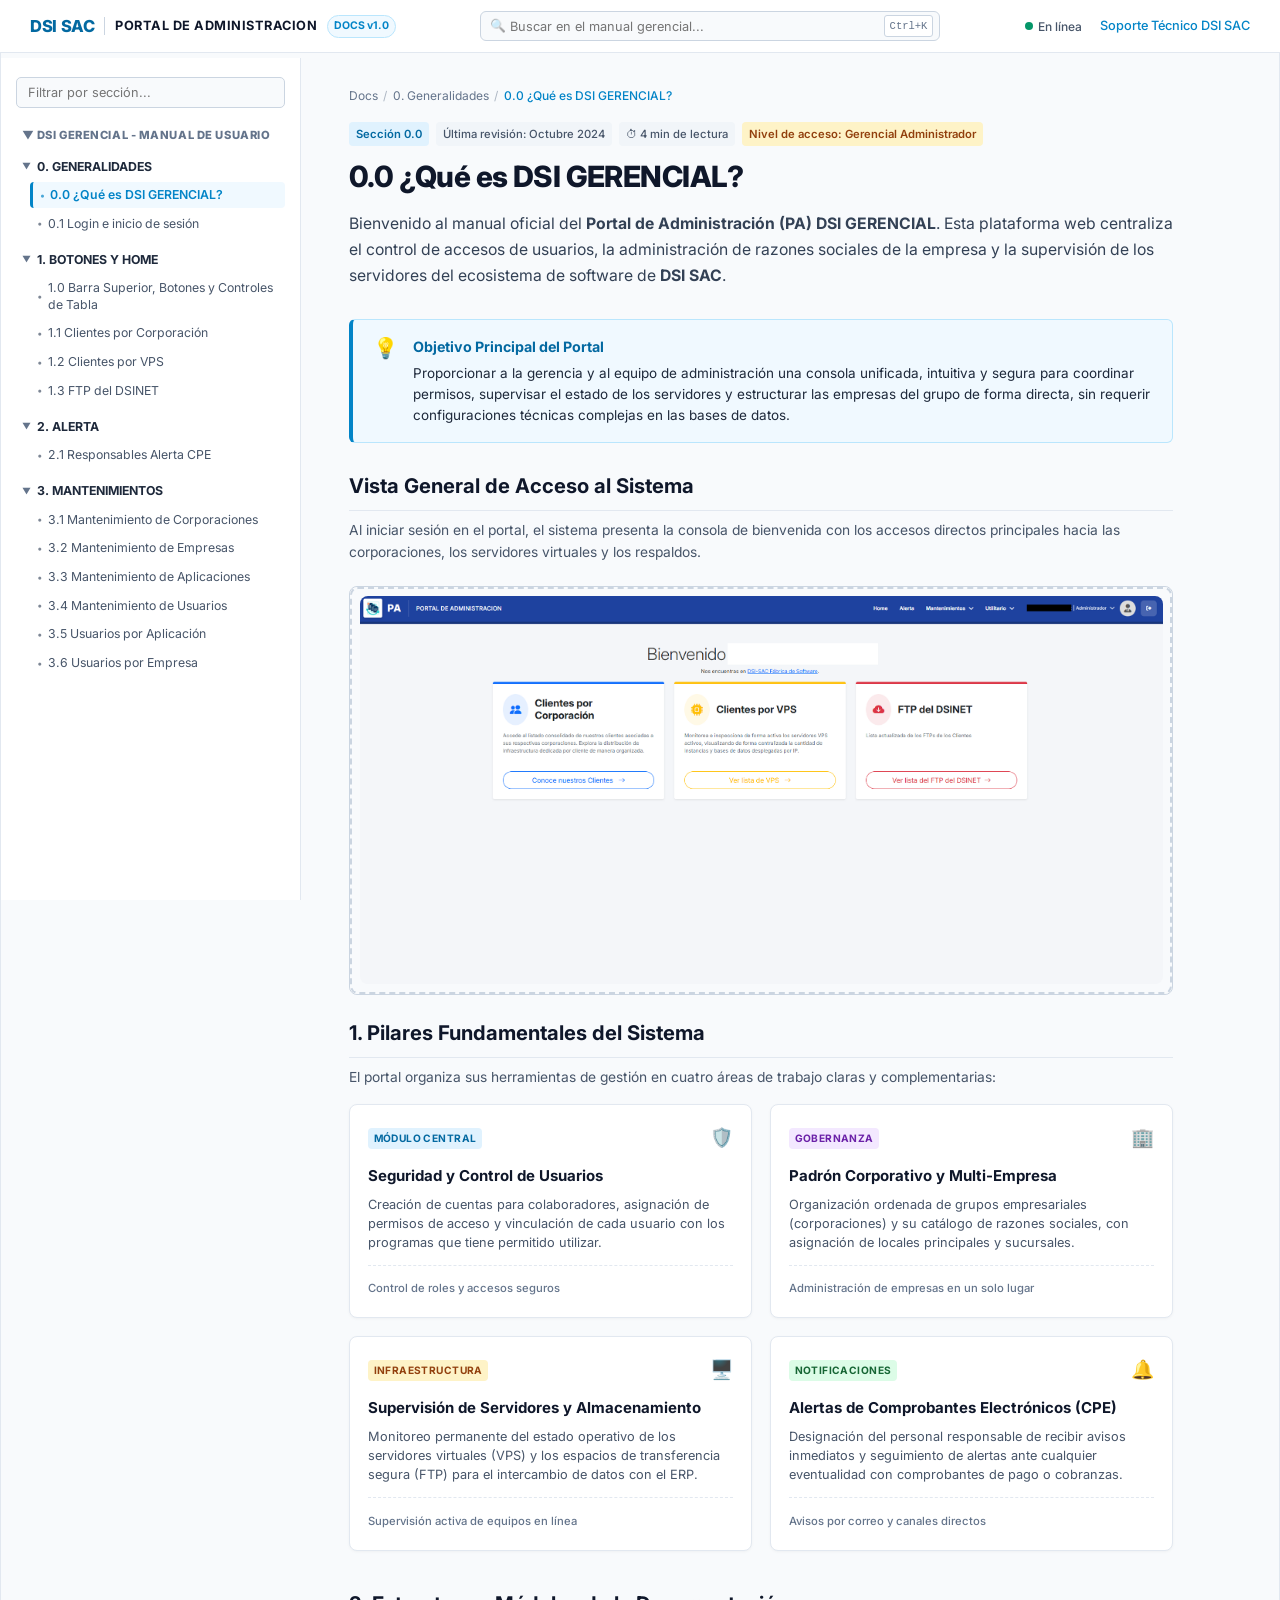
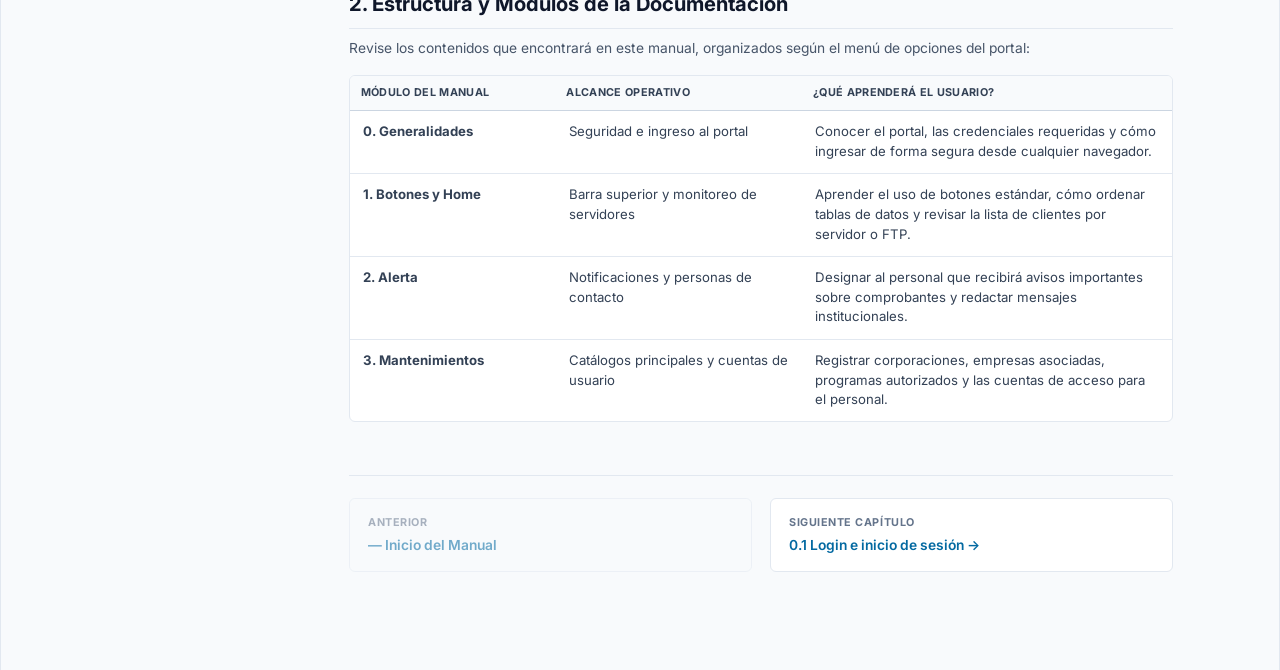
==== index.html @ 6b28716b "Primer despliegue (faltan imagenes)" ====
<!DOCTYPE html>
<html lang="es">
<head>
  <meta charset="UTF-8">
  <meta name="viewport" content="width=device-width, initial-scale=1.0">
  <title>0.0 ¿Qué es DSI GERENCIAL? | DSI GERENCIAL - MANUAL DE USUARIO</title>
  <link rel="preconnect" href="https://fonts.googleapis.com">
  <link rel="preconnect" href="https://fonts.gstatic.com" crossorigin>
  <link href="https://fonts.googleapis.com/css2?family=Inter:wght@400;500;600;700&display=swap" rel="stylesheet">
  <link rel="stylesheet" href="styles.css">
</head>
<body>

  <!-- Cabecera Global Ordenada -->
  <header class="topbar">
    <div class="topbar-inner">
      <div class="topbar-left">
        <button class="mobile-toggle-btn" id="mobileMenuBtn" aria-label="Abrir menú de navegación">☰</button>
        <div class="brand-group">
          <span class="brand-logo">DSI SAC</span>
          <span class="brand-divider"></span>
          <span class="brand-title">PORTAL DE ADMINISTRACION</span>
          <span class="brand-badge">DOCS v1.0</span>
        </div>
      </div>

      <div class="topbar-center">
        <div class="search-box-global">
          <span class="search-icon">🔍</span>
          <input type="text" id="globalSearch" placeholder="Buscar en el manual gerencial...">
          <kbd class="shortcut-badge">Ctrl+K</kbd>
        </div>
      </div>

      <div class="topbar-right">
        <div class="service-status">
          <span class="status-indicator"></span>
          <span>En línea</span>
        </div>
        <a href="#soporte" class="support-anchor">Soporte Técnico DSI SAC</a>
      </div>
    </div>
  </header>

  <!-- Layout Principal de 2 Columnas -->
  <div class="layout-container">

    <!-- Columna 1: Sidebar Izquierdo (300px) -->
    <aside class="sidebar" id="sidebar">
      <div class="sidebar-search-area">
        <input type="text" id="sidebarFilter" placeholder="Filtrar por sección..." autocomplete="off">
      </div>

      <nav class="sidebar-navigation">
        <div class="sidebar-root-title">▼ DSI GERENCIAL - MANUAL DE USUARIO</div>

        <!-- Grupo 0: Generalidades -->
        <div class="nav-category" data-group="cat-0">
          <button class="category-toggle" aria-expanded="true">
            <span class="toggle-arrow">▼</span> 0. GENERALIDADES
          </button>
          <ul class="category-links" id="cat-0">
            <li>
              <a href="index.html" class="nav-item active">
                <span class="bullet">•</span> 0.0 ¿Qué es DSI GERENCIAL?
              </a>
            </li>
            <li>
              <a href="01-login.html" class="nav-item">
                <span class="bullet">•</span> 0.1 Login e inicio de sesión
              </a>
            </li>
          </ul>
        </div>

        <!-- Grupo 1: Botones y Home -->
        <div class="nav-category" data-group="cat-1">
          <button class="category-toggle" aria-expanded="true">
            <span class="toggle-arrow">▼</span> 1. BOTONES Y HOME
          </button>
          <ul class="category-links" id="cat-1">
            <li>
              <a href="10-botones-tablas.html" class="nav-item">
                <span class="bullet">•</span> 1.0 Barra Superior, Botones y Controles de Tabla
              </a>
            </li>
            <li>
              <a href="11-corporacion.html" class="nav-item">
                <span class="bullet">•</span> 1.1 Clientes por Corporación
              </a>
            </li>
            <li>
              <a href="12-vps.html" class="nav-item">
                <span class="bullet">•</span> 1.2 Clientes por VPS
              </a>
            </li>
            <li>
              <a href="13-ftp.html" class="nav-item">
                <span class="bullet">•</span> 1.3 FTP del DSINET
              </a>
            </li>
          </ul>
        </div>

        <!-- Grupo 2: Alerta -->
        <div class="nav-category" data-group="cat-2">
          <button class="category-toggle" aria-expanded="true">
            <span class="toggle-arrow">▼</span> 2. ALERTA
          </button>
          <ul class="category-links" id="cat-2">
            <li>
              <a href="21-alertas-cpe.html" class="nav-item">
                <span class="bullet">•</span> 2.1 Responsables Alerta CPE
              </a>
            </li>
          </ul>
        </div>

        <!-- Grupo 3: Mantenimientos -->
        <div class="nav-category" data-group="cat-3">
          <button class="category-toggle" aria-expanded="true">
            <span class="toggle-arrow">▼</span> 3. MANTENIMIENTOS
          </button>
          <ul class="category-links" id="cat-3">
            <li>
              <a href="31-corporaciones.html" class="nav-item">
                <span class="bullet">•</span> 3.1 Mantenimiento de Corporaciones
              </a>
            </li>
            <li>
              <a href="32-empresas.html" class="nav-item">
                <span class="bullet">•</span> 3.2 Mantenimiento de Empresas
              </a>
            </li>
            <li>
              <a href="33-aplicaciones.html" class="nav-item">
                <span class="bullet">•</span> 3.3 Mantenimiento de Aplicaciones
              </a>
            </li>
            <li>
              <a href="34-usuarios.html" class="nav-item">
                <span class="bullet">•</span> 3.4 Mantenimiento de Usuarios
              </a>
            </li>
            <li>
              <a href="35-usuarios-app.html" class="nav-item">
                <span class="bullet">•</span> 3.5 Usuarios por Aplicación
              </a>
            </li>
            <li>
              <a href="36-usuarios-empresa.html" class="nav-item">
                <span class="bullet">•</span> 3.6 Usuarios por Empresa
              </a>
            </li>
          </ul>
        </div>

      </nav>
    </aside>

    <!-- Overlay móvil -->
    <div class="sidebar-backdrop" id="sidebarBackdrop"></div>

    <!-- Columna 2: Área de Contenido Principal -->
    <main class="main-content">

      <!-- Breadcrumbs de Navegación -->
      <nav class="breadcrumb-trail" aria-label="Ruta de navegación">
        <a href="index.html">Docs</a>
        <span class="separator">/</span>
        <a href="index.html">0. Generalidades</a>
        <span class="separator">/</span>
        <span class="active-crumb">0.0 ¿Qué es DSI GERENCIAL?</span>
      </nav>

      <!-- Encabezado de Página -->
      <header class="doc-header">
        <div class="doc-meta-tags">
          <span class="meta-tag badge-section">Sección 0.0</span>
          <span class="meta-tag">Última revisión: Octubre 2024</span>
          <span class="meta-tag">⏱ 4 min de lectura</span>
          <span class="meta-tag badge-access">Nivel de acceso: Gerencial Administrador</span>
        </div>
        <h1 class="doc-title">0.0 ¿Qué es DSI GERENCIAL?</h1>
        <p class="doc-intro">
          Bienvenido al manual oficial del <strong>Portal de Administración (PA) DSI GERENCIAL</strong>. Esta plataforma web centraliza el control de accesos de usuarios, la administración de razones sociales de la empresa y la supervisión de los servidores del ecosistema de software de <strong>DSI SAC</strong>.
        </p>
      </header>

      <!-- Cuadro de Notas / Aviso Importante -->
      <div class="callout-box">
        <div class="callout-icon">💡</div>
        <div class="callout-body">
          <h2 class="callout-title">Objetivo Principal del Portal</h2>
          <p>
            Proporcionar a la gerencia y al equipo de administración una consola unificada, intuitiva y segura para coordinar permisos, supervisar el estado de los servidores y estructurar las empresas del grupo de forma directa, sin requerir configuraciones técnicas complejas en las bases de datos.
          </p>
        </div>
      </div>

      <!-- Tarjeta / Captura de Bienvenida de Figma -->
      <section class="content-section">
        <h2 class="section-heading">Vista General de Acceso al Sistema</h2>
        <p class="section-description">
          Al iniciar sesión en el portal, el sistema presenta la consola de bienvenida con los accesos directos principales hacia las corporaciones, los servidores virtuales y los respaldos.
        </p>
        
        <div class="screenshot-container">
        <div class="img-placeholder" style="width: 100%; padding: 0.5em; text-align: center;">
          <img src="IMAGENES/0.GENERALIDADES/0.0DSIGERENCIAL/image 150.png" 
              alt="Vista General de Acceso al Sistema" 
              style="width: 100%; height: auto; display: block; border-radius: 8px;">
        </div>
      </div>

      <!-- Sección 1: Pilares Fundamentales -->
      <section class="content-section">
        <h2 class="section-heading">1. Pilares Fundamentales del Sistema</h2>
        <p class="section-description">
          El portal organiza sus herramientas de gestión en cuatro áreas de trabajo claras y complementarias:
        </p>

        <div class="pillars-grid">
          
          <!-- Pilar 1 -->
          <article class="pillar-card">
            <div class="pillar-top">
              <span class="pillar-chip chip-blue">MÓDULO CENTRAL</span>
              <span class="pillar-icon">🛡️</span>
            </div>
            <h3 class="pillar-title">Seguridad y Control de Usuarios</h3>
            <p class="pillar-desc">
              Creación de cuentas para colaboradores, asignación de permisos de acceso y vinculación de cada usuario con los programas que tiene permitido utilizar.
            </p>
            <div class="pillar-footer">
              <span class="subtext-item">Control de roles y accesos seguros</span>
            </div>
          </article>

          <!-- Pilar 2 -->
          <article class="pillar-card">
            <div class="pillar-top">
              <span class="pillar-chip chip-purple">GOBERNANZA</span>
              <span class="pillar-icon">🏢</span>
            </div>
            <h3 class="pillar-title">Padrón Corporativo y Multi-Empresa</h3>
            <p class="pillar-desc">
              Organización ordenada de grupos empresariales (corporaciones) y su catálogo de razones sociales, con asignación de locales principales y sucursales.
            </p>
            <div class="pillar-footer">
              <span class="subtext-item">Administración de empresas en un solo lugar</span>
            </div>
          </article>

          <!-- Pilar 3 -->
          <article class="pillar-card">
            <div class="pillar-top">
              <span class="pillar-chip chip-amber">INFRAESTRUCTURA</span>
              <span class="pillar-icon">🖥️</span>
            </div>
            <h3 class="pillar-title">Supervisión de Servidores y Almacenamiento</h3>
            <p class="pillar-desc">
              Monitoreo permanente del estado operativo de los servidores virtuales (VPS) y los espacios de transferencia segura (FTP) para el intercambio de datos con el ERP.
            </p>
            <div class="pillar-footer">
              <span class="subtext-item">Supervisión activa de equipos en línea</span>
            </div>
          </article>

          <!-- Pilar 4 -->
          <article class="pillar-card">
            <div class="pillar-top">
              <span class="pillar-chip chip-green">NOTIFICACIONES</span>
              <span class="pillar-icon">🔔</span>
            </div>
            <h3 class="pillar-title">Alertas de Comprobantes Electrónicos (CPE)</h3>
            <p class="pillar-desc">
              Designación del personal responsable de recibir avisos inmediatos y seguimiento de alertas ante cualquier eventualidad con comprobantes de pago o cobranzas.
            </p>
            <div class="pillar-footer">
              <span class="subtext-item">Avisos por correo y canales directos</span>
            </div>
          </article>

        </div>
      </section>

      <!-- Sección 2: Estructura del Manual -->
      <section class="content-section">
        <h2 class="section-heading">2. Estructura y Módulos de la Documentación</h2>
        <p class="section-description">
          Revise los contenidos que encontrará en este manual, organizados según el menú de opciones del portal:
        </p>

        <div class="table-responsive-wrapper">
          <table class="manual-table">
            <thead>
              <tr>
                <th style="width: 25%;">MÓDULO DEL MANUAL</th>
                <th style="width: 30%;">ALCANCE OPERATIVO</th>
                <th style="width: 45%;">¿QUÉ APRENDERÁ EL USUARIO?</th>
              </tr>
            </thead>
            <tbody>
              <tr>
                <td><strong>0. Generalidades</strong></td>
                <td>Seguridad e ingreso al portal</td>
                <td>Conocer el portal, las credenciales requeridas y cómo ingresar de forma segura desde cualquier navegador.</td>
              </tr>
              <tr>
                <td><strong>1. Botones y Home</strong></td>
                <td>Barra superior y monitoreo de servidores</td>
                <td>Aprender el uso de botones estándar, cómo ordenar tablas de datos y revisar la lista de clientes por servidor o FTP.</td>
              </tr>
              <tr>
                <td><strong>2. Alerta</strong></td>
                <td>Notificaciones y personas de contacto</td>
                <td>Designar al personal que recibirá avisos importantes sobre comprobantes y redactar mensajes institucionales.</td>
              </tr>
              <tr>
                <td><strong>3. Mantenimientos</strong></td>
                <td>Catálogos principales y cuentas de usuario</td>
                <td>Registrar corporaciones, empresas asociadas, programas autorizados y las cuentas de acceso para el personal.</td>
              </tr>
            </tbody>
          </table>
        </div>
      </section>

      <!-- Paginación Inferior -->
      <footer class="pagination-footer">
        <div class="pagination-card disabled">
          <span class="pagination-direction">ANTERIOR</span>
          <span class="pagination-title">— Inicio del Manual</span>
        </div>
        <a href="01-login.html" class="pagination-card active-card">
          <span class="pagination-direction">SIGUIENTE CAPÍTULO</span>
          <span class="pagination-title">0.1 Login e inicio de sesión →</span>
        </a>
      </footer>

    </main>

  </div>

  <script src="script.js"></script>
</body>
</html>
---- styles.css ----
/* ==========================================================================
   RESET Y VARIABLES DE DISEÑO
   Tipografía: 100% Inter
   Unidades: Exclusivamente em, px y % (ESTRICTAMENTE PROHIBIDO rem)
   ========================================================================== */

* {
  margin: 0;
  padding: 0;
  box-sizing: border-box;
}

body {
  font-family: 'Inter', -apple-system, BlinkMacSystemFont, "Segoe UI", Roboto, sans-serif;
  background-color: #F8FAFC;
  color: #0F172A;
  font-size: 15px; /* Base de referencia para el cálculo de 'em' */
  line-height: 1.6;
  -webkit-font-smoothing: antialiased;
}

/* ==========================================================================
   CABECERA GLOBAL (TOPBAR)
   ========================================================================== */
.topbar {
  background-color: #FFFFFF;
  border-bottom: 1px solid #E2E8F0;
  position: sticky;
  top: 0;
  z-index: 50;
  width: 100%;
}

.topbar-inner {
  display: flex;
  align-items: center;
  justify-content: space-between;
  padding: 0.75em 2em;
  gap: 1em;
  max-width: 1440px;      /* Evita que los botones se vayan a los extremos en monitores anchos */
  margin: 0 auto;         /* Centra la barra superior */
}

.topbar-left {
  display: flex;
  align-items: center;
  gap: 1em;
}

.mobile-toggle-btn {
  display: none;
  background: none;
  border: 1px solid #CBD5E1;
  padding: 0.35em 0.65em;
  border-radius: 4px;
  font-size: 1.15em;
  cursor: pointer;
  color: #0F172A;
}

.brand-group {
  display: flex;
  align-items: center;
  gap: 0.65em;
}

.brand-logo {
  font-weight: 800;
  font-size: 1.1em;
  color: #0369A1;
  letter-spacing: -0.02em;
}

.brand-divider {
  width: 1px;
  height: 1.2em;
  background-color: #CBD5E1;
}

.brand-title {
  font-weight: 700;
  font-size: 0.85em;
  color: #0F172A;
  letter-spacing: 0.04em;
}

.brand-badge {
  background-color: #F0F9FF;
  color: #0284C7;
  border: 1px solid #BAE6FD;
  font-size: 0.7em;
  font-weight: 700;
  padding: 0.2em 0.55em;
  border-radius: 999px;
}

.topbar-center {
  flex: 1;
  max-width: 460px;
}

.search-box-global {
  position: relative;
  display: flex;
  align-items: center;
  width: 100%;
}

.search-box-global input {
  width: 100%;
  padding: 0.5em 3.2em 0.5em 2.2em;
  border-radius: 6px;
  border: 1px solid #CBD5E1;
  background-color: #F8FAFC;
  font-family: 'Inter', sans-serif;
  font-size: 0.85em;
  color: #0F172A;
  transition: all 0.2s ease;
}

.search-box-global input:focus {
  outline: none;
  border-color: #0284C7;
  background-color: #FFFFFF;
  box-shadow: 0 0 0 3px rgba(2, 132, 199, 0.12);
}

.search-icon {
  position: absolute;
  left: 0.75em;
  font-size: 0.85em;
  opacity: 0.6;
  pointer-events: none;
}

.shortcut-badge {
  position: absolute;
  right: 0.75em;
  background-color: #FFFFFF;
  border: 1px solid #CBD5E1;
  border-radius: 3px;
  font-size: 0.7em;
  padding: 0.15em 0.4em;
  color: #64748B;
  pointer-events: none;
}

.topbar-right {
  display: flex;
  align-items: center;
  gap: 1.2em;
}

.service-status {
  display: flex;
  align-items: center;
  gap: 0.4em;
  font-size: 0.8em;
  font-weight: 500;
  color: #475569;
}

.status-indicator {
  width: 8px;
  height: 8px;
  border-radius: 50%;
  background-color: #059669;
}

.support-anchor {
  font-size: 0.85em;
  color: #0284C7;
  text-decoration: none;
  font-weight: 500;
}

.support-anchor:hover {
  text-decoration: underline;
}

.user-avatar {
  width: 32px;
  height: 32px;
  border-radius: 50%;
  background-color: #0369A1;
  color: #FFFFFF;
  display: flex;
  align-items: center;
  justify-content: center;
  font-size: 0.75em;
  font-weight: 700;
  cursor: pointer;
}

/* ==========================================================================
   LAYOUT PRINCIPAL DE 2 COLUMNAS
   ========================================================================== */
.layout-container {
  display: flex;
  width: 100%;
  max-width: 1440px;      
  margin: 0 auto;        
  min-height: calc(100vh - 58px);
  border-left: 1px solid #E2E8F0;
  border-right: 1px solid #E2E8F0;
}

/* Columna 1: Sidebar Izquierdo */
.sidebar {
  width: 300px;
  min-width: 300px;
  flex-shrink: 0;
  background-color: #FFFFFF;
  border-right: 1px solid #E2E8F0;
  padding: 1.25em 1em;
  overflow-y: auto;
  position: sticky;
  top: 58px;
  height: calc(100vh - 58px);
}

.sidebar-search-area {
  margin-bottom: 1.2em;
}

.sidebar-search-area input {
  width: 100%;
  padding: 0.55em 0.85em;
  border-radius: 5px;
  border: 1px solid #CBD5E1;
  background-color: #F8FAFC;
  font-family: 'Inter', sans-serif;
  font-size: 0.85em;
  color: #0F172A;
}

.sidebar-search-area input:focus {
  outline: none;
  border-color: #0284C7;
  background-color: #FFFFFF;
}

.sidebar-root-title {
  font-size: 0.75em;
  font-weight: 800;
  color: #64748B;
  text-transform: uppercase;
  letter-spacing: 0.05em;
  margin-bottom: 0.8em;
  padding-left: 0.5em;
}

.nav-category {
  margin-bottom: 0.6em;
}

.category-toggle {
  width: 100%;
  background: none;
  border: none;
  text-align: left;
  font-family: 'Inter', sans-serif;
  font-size: 0.82em;
  font-weight: 700;
  color: #1E293B;
  padding: 0.45em 0.5em;
  border-radius: 4px;
  cursor: pointer;
  display: flex;
  align-items: center;
  gap: 0.45em;
  transition: background-color 0.15s ease;
}

.category-toggle:hover {
  background-color: #F1F5F9;
}

.toggle-arrow {
  font-size: 0.7em;
  color: #64748B;
  display: inline-block;
  transition: transform 0.2s ease;
}

.category-links {
  list-style: none;
  padding-left: 0.9em;
  margin-top: 0.2em;
}

.category-links li {
  margin-bottom: 0.15em;
}

.nav-item {
  display: flex;
  align-items: center;
  gap: 0.4em;
  padding: 0.4em 0.6em;
  border-radius: 4px;
  text-decoration: none;
  font-size: 0.82em;
  color: #475569;
  line-height: 1.35;
  transition: all 0.15s ease;
}

.nav-item:hover {
  background-color: #F8FAFC;
  color: #0284C7;
}

.nav-item.active {
  background-color: #F0F9FF;
  color: #0284C7;
  font-weight: 600;
  border-left: 3px solid #0284C7;
}

.nav-item .bullet {
  font-size: 0.8em;
  opacity: 0.7;
}

/* Columna 2: Contenido Principal */
.main-content {
  flex: 1;
  max-width: 920px;
  padding: 2.2em 3.2em 4em 3.2em;
  margin: 0;              /* CAMBIO CLAVE: Elimina el margin: 0 auto que abría el hueco blanco */
}

/* ==========================================================================
   BREADCRUMBS Y METADATOS
   ========================================================================== */
.breadcrumb-trail {
  display: flex;
  align-items: center;
  gap: 0.45em;
  font-size: 0.8em;
  color: #64748B;
  margin-bottom: 1.4em;
}

.breadcrumb-trail a {
  color: #64748B;
  text-decoration: none;
}

.breadcrumb-trail a:hover {
  color: #0284C7;
}

.breadcrumb-trail .separator {
  opacity: 0.5;
}

.breadcrumb-trail .active-crumb {
  color: #0284C7;
  font-weight: 500;
}

.doc-header {
  margin-bottom: 2em;
}

.doc-meta-tags {
  display: flex;
  flex-wrap: wrap;
  gap: 0.5em;
  margin-bottom: 0.9em;
}

.meta-tag {
  font-size: 0.75em;
  background-color: #F1F5F9;
  color: #475569;
  padding: 0.25em 0.6em;
  border-radius: 4px;
  font-weight: 500;
}

.meta-tag.badge-section {
  background-color: #E0F2FE;
  color: #0369A1;
  font-weight: 600;
}

.meta-tag.badge-access {
  background-color: #FEF3C7;
  color: #92400E;
  font-weight: 600;
}

.doc-title {
  font-size: 1.95em;
  font-weight: 800;
  color: #0F172A;
  line-height: 1.25;
  letter-spacing: -0.02em;
  margin-bottom: 0.5em;
}

.doc-intro {
  font-size: 1.05em;
  color: #334155;
  line-height: 1.65;
}

/* ==========================================================================
   CUADRO DE AVISO (CALLOUT BOX)
   ========================================================================== */
.callout-box {
  display: flex;
  gap: 1em;
  background-color: #F0F9FF;
  border: 1px solid #BAE6FD;
  border-left: 4px solid #0284C7;
  border-radius: 6px;
  padding: 1.2em 1.4em;
  margin-bottom: 2.2em;
}

.callout-icon {
  font-size: 1.35em;
  line-height: 1;
}

.callout-body {
  flex: 1;
}

.callout-title {
  font-size: 0.95em;
  font-weight: 700;
  color: #0369A1;
  margin-bottom: 0.3em;
}

.callout-body p {
  font-size: 0.9em;
  color: #1E293B;
  line-height: 1.55;
}

/* ==========================================================================
   SECCIONES Y PLACEHOLDERS DE IMAGEN
   ========================================================================== */
.content-section {
  margin-bottom: 2.5em;
}

.section-heading {
  font-size: 1.35em;
  font-weight: 700;
  color: #0F172A;
  margin-bottom: 0.4em;
  border-bottom: 1px solid #E2E8F0;
  padding-bottom: 0.35em;
}

.section-description {
  font-size: 0.92em;
  color: #475569;
  margin-bottom: 1.2em;
}

.screenshot-container {
  width: 100%;
  margin: 1.5em 0;
  border: 1px solid #CBD5E1;
  border-radius: 8px;
  background-color: #F8FAFC;
  overflow: hidden;
}

.img-placeholder {
  background-color: #F8FAFC;
  border: 2px dashed #CBD5E1;
  border-radius: 8px;
  display: flex;
  flex-direction: column;
  align-items: center;
  justify-content: center;
  padding: 1.8em;
  text-align: center;
  box-sizing: border-box;
}

.placeholder-icon {
  font-size: 1.8em;
  margin-bottom: 0.35em;
}

.placeholder-title {
  font-size: 0.9em;
  font-weight: 600;
  color: #334155;
  margin-bottom: 0.25em;
}

.placeholder-subtext {
  font-size: 0.78em;
  color: #64748B;
  max-width: 520px;
}

/* ==========================================================================
   GRILLA DE PILARES FUNDAMENTALES (CARDS)
   ========================================================================== */
.pillars-grid {
  display: grid;
  grid-template-columns: repeat(2, 1fr);
  gap: 1.2em;
  margin-top: 1em;
}

.pillar-card {
  background-color: #FFFFFF;
  border: 1px solid #E2E8F0;
  border-radius: 8px;
  padding: 1.2em;
  display: flex;
  flex-direction: column;
  justify-content: space-between;
  box-shadow: 0 1px 3px rgba(0, 0, 0, 0.04);
}

.pillar-top {
  display: flex;
  justify-content: space-between;
  align-items: center;
  margin-bottom: 0.7em;
}

.pillar-chip {
  font-size: 0.68em;
  font-weight: 700;
  letter-spacing: 0.04em;
  padding: 0.2em 0.55em;
  border-radius: 4px;
}

.chip-blue {
  background-color: #E0F2FE;
  color: #0369A1;
}

.chip-purple {
  background-color: #F3E8FF;
  color: #6B21A8;
}

.chip-amber {
  background-color: #FEF3C7;
  color: #92400E;
}

.chip-green {
  background-color: #DCFCE7;
  color: #166534;
}

.pillar-icon {
  font-size: 1.25em;
}

.pillar-title {
  font-size: 1em;
  font-weight: 700;
  color: #0F172A;
  margin-bottom: 0.45em;
}

.pillar-desc {
  font-size: 0.85em;
  color: #475569;
  line-height: 1.5;
  flex: 1;
}

.pillar-footer {
  margin-top: 0.85em;
  padding-top: 0.65em;
  border-top: 1px dashed #E2E8F0;
}

.subtext-item {
  font-size: 0.75em;
  color: #64748B;
  font-weight: 500;
}

/* ==========================================================================
   TABLA TÉCNICA ESTRUCTURADA
   ========================================================================== */
.table-responsive-wrapper {
  overflow-x: auto;
  border: 1px solid #E2E8F0;
  border-radius: 6px;
  background-color: #FFFFFF;
}

.manual-table {
  width: 100%;
  border-collapse: collapse;
  text-align: left;
  font-size: 0.88em;
}

.manual-table thead {
  background-color: #F8FAFC;
  border-bottom: 1px solid #CBD5E1;
}

.manual-table th {
  padding: 0.75em 1em;
  font-weight: 700;
  color: #334155;
  font-size: 0.82em;
  letter-spacing: 0.03em;
}

.manual-table td {
  padding: 0.85em 1em;
  border-bottom: 1px solid #E2E8F0;
  color: #334155;
  vertical-align: top;
  line-height: 1.5;
}

.manual-table tbody tr:last-child td {
  border-bottom: none;
}

.manual-table tbody tr:hover {
  background-color: #F8FAFC;
}

/* ==========================================================================
   PAGINACIÓN INFERIOR
   ========================================================================== */
.pagination-footer {
  display: flex;
  justify-content: space-between;
  gap: 1.2em;
  margin-top: 3.5em;
  padding-top: 1.5em;
  border-top: 1px solid #E2E8F0;
}

.pagination-card {
  flex: 1;
  padding: 1em 1.2em;
  border: 1px solid #E2E8F0;
  border-radius: 6px;
  background-color: #FFFFFF;
  text-decoration: none;
  display: flex;
  flex-direction: column;
  transition: all 0.2s ease;
}

.pagination-card.disabled {
  opacity: 0.55;
  cursor: not-allowed;
  background-color: #F8FAFC;
}

.pagination-card.active-card:hover {
  border-color: #0284C7;
  background-color: #F0F9FF;
  transform: translateY(-2px);
  box-shadow: 0 4px 6px -1px rgba(0, 0, 0, 0.05);
}

.pagination-direction {
  font-size: 0.72em;
  font-weight: 700;
  color: #64748B;
  letter-spacing: 0.05em;
  margin-bottom: 0.25em;
}

.pagination-title {
  font-size: 0.92em;
  font-weight: 600;
  color: #0369A1;
}

/* ==========================================================================
   MEDIA QUERIES (RESPONSIVE)
   ========================================================================== */
@media (max-width: 992px) {
  .topbar-center {
    display: none;
  }

  .mobile-toggle-btn {
    display: block;
  }

  .sidebar {
    position: fixed;
    top: 0;
    left: -320px;
    height: 100vh;
    z-index: 100;
    box-shadow: 4px 0 12px rgba(0, 0, 0, 0.15);
    transition: left 0.3s ease;
  }

  .sidebar.open {
    left: 0;
  }

  .sidebar-backdrop {
    display: none;
    position: fixed;
    top: 0;
    left: 0;
    width: 100vw;
    height: 100vh;
    background-color: rgba(15, 23, 42, 0.5);
    z-index: 90;
  }

  .sidebar-backdrop.active {
    display: block;
  }

  .main-content {
    padding: 1.8em 1.5em;
  }

  .pillars-grid {
    grid-template-columns: 1fr;
  }
}

@media (max-width: 600px) {
  .brand-title, .brand-divider {
    display: none;
  }

  .doc-title {
    font-size: 1.5em;
  }

  .pagination-footer {
    flex-direction: column;
  }
}

/* ==========================================================================
   LISTA DE PASOS SECUENCIALES (ESTILO MICROSOFT LEARN)
   ========================================================================== */
.step-guide {
  display: flex;
  flex-direction: column;
  gap: 0.85em;
  margin: 1.2em 0 1.6em 0;
}

.step-item {
  display: flex;
  align-items: flex-start;
  gap: 0.85em;
  background-color: #FFFFFF;
  border: 1px solid #E2E8F0;
  border-radius: 6px;
  padding: 0.85em 1.1em;
}

.step-number {
  flex-shrink: 0;
  width: 24px;
  height: 24px;
  background-color: #0284C7;
  color: #FFFFFF;
  border-radius: 50%;
  display: flex;
  align-items: center;
  justify-content: center;
  font-size: 0.75em;
  font-weight: 700;
  margin-top: 0.1em;
}

.step-body {
  font-size: 0.88em;
  color: #334155;
  line-height: 1.5;
}

.step-body strong {
  color: #0F172A;
}
/* ==========================================================================
   LISTA DESCRIPTIVA DE CARACTERÍSTICAS
   ========================================================================== */
.features-list {
  display: flex;
  flex-direction: column;
  gap: 0.75em;
  margin: 1.2em 0 1.6em 0;
}

.feature-item {
  background-color: #FFFFFF;
  border: 1px solid #E2E8F0;
  border-left: 3px solid #0284C7;
  border-radius: 4px;
  padding: 0.75em 1.1em;
  font-size: 0.88em;
  color: #334155;
  line-height: 1.5;
}

.feature-item strong {
  color: #0F172A;
}

/* ==========================================================================
   REFERENCIAS VISUALES DE ACCIONES (TARJETAS INDIVIDUALES EN LISTA)
   ========================================================================== */
.visual-actions-section {
  margin-top: 2.5em;
}

.visual-actions-header {
  margin-bottom: 1.2em;
}

.visual-actions-title {
  font-size: 1.15em;
  font-weight: 700;
  color: #0F172A;
  margin-bottom: 0.25em;
}

.visual-actions-subtitle {
  font-size: 0.85em;
  color: #64748B;
}

.action-cards-stack {
  display: flex;
  flex-direction: column;
  gap: 1.1em;
}

.action-card-item {
  background-color: #FFFFFF;
  border: 1px solid #E2E8F0;
  border-radius: 8px;
  padding: 1.1em 1.25em 1.35em 1.25em;
  box-shadow: 0 1px 3px rgba(15, 23, 42, 0.04);
}

.action-card-header {
  display: flex;
  flex-direction: column;
  gap: 0.2em;
  margin-bottom: 1em;
}

.action-card-title {
  font-size: 0.95em;
  font-weight: 700;
  color: #0F172A;
}

.action-card-desc {
  font-size: 0.84em;
  color: #64748B;
}

.action-screenshot-box {
  width: 100%;
  background-color: #F8FAFC;
  border: 1px solid #E2E8F0;
  border-radius: 6px;
  padding: 1.2em;
  display: flex;
  align-items: center;
  justify-content: center;
  overflow: hidden;
}

.action-preview-img {
  width: 100%;
  max-width: 620px;       /* Ancho óptimo para que los recortes de tabla no se estiren */
  height: auto;
  display: block;
  border-radius: 4px;
  box-shadow: 0 2px 4px rgba(15, 23, 42, 0.06);
  image-rendering: -webkit-optimize-contrast;
}

/* ==========================================================================
   PLACEHOLDERS Y CONTENEDORES DE CAPTURAS
   ========================================================================== */
.screenshot-container {
  width: 100%;
  margin: 1.5em 0;
  border: 1px solid #CBD5E1;
  border-radius: 8px;
  background-color: #F8FAFC;
  overflow: hidden;
}

.img-placeholder {
  display: flex;
  align-items: center;
  justify-content: center;
  position: relative;
  background-color: #F8FAFC;
}

.action-preview-img {
  width: 100%;
  height: auto;
  display: block;
  object-fit: cover;
}

.fallback-placeholder {
  display: flex;
  flex-direction: column;
  align-items: center;
  justify-content: center;
  padding: 2.5em 1.5em;
  text-align: center;
  gap: 0.5em;
}

.placeholder-icon {
  font-size: 2em;
}

.placeholder-title {
  font-size: 0.95em;
  font-weight: 600;
  color: #334155;
}

.placeholder-subtitle {
  font-size: 0.82em;
  color: #64748B;
  max-width: 32em;
}

/* ==========================================================================
   CALLOUT BOX (AVISOS IMPORTANTES)
   ========================================================================== */
.callout-box {
  display: flex;
  gap: 1em;
  background-color: #F0F9FF;
  border: 1px solid #BAE6FD;
  border-left: 4px solid #0284C7;
  border-radius: 6px;
  padding: 1.1em 1.3em;
  margin: 1.8em 0;
}

.callout-icon {
  flex-shrink: 0;
  margin-top: 0.1em;
}

.callout-title {
  font-size: 0.95em;
  font-weight: 700;
  color: #0369A1;
  margin-bottom: 0.3em;
}

.callout-text {
  font-size: 0.88em;
  color: #334155;
  line-height: 1.5;
  margin: 0;
}
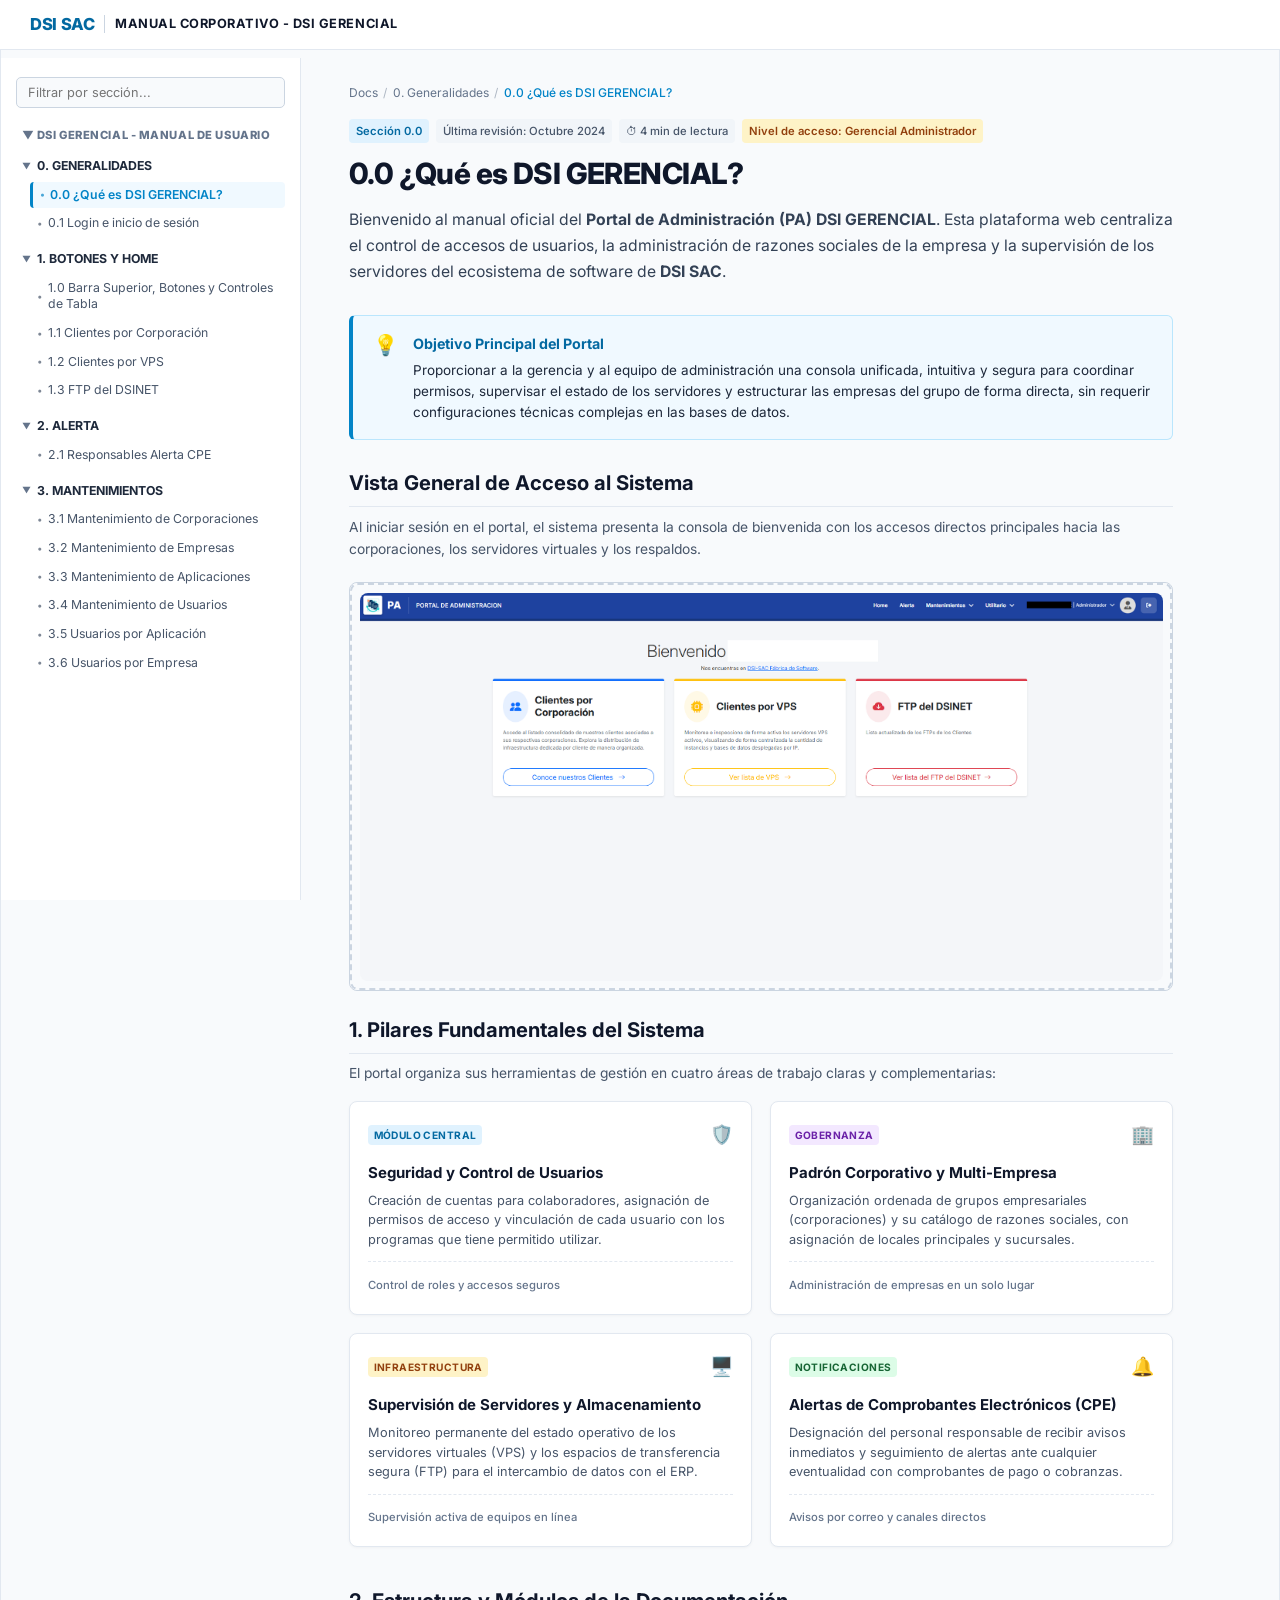
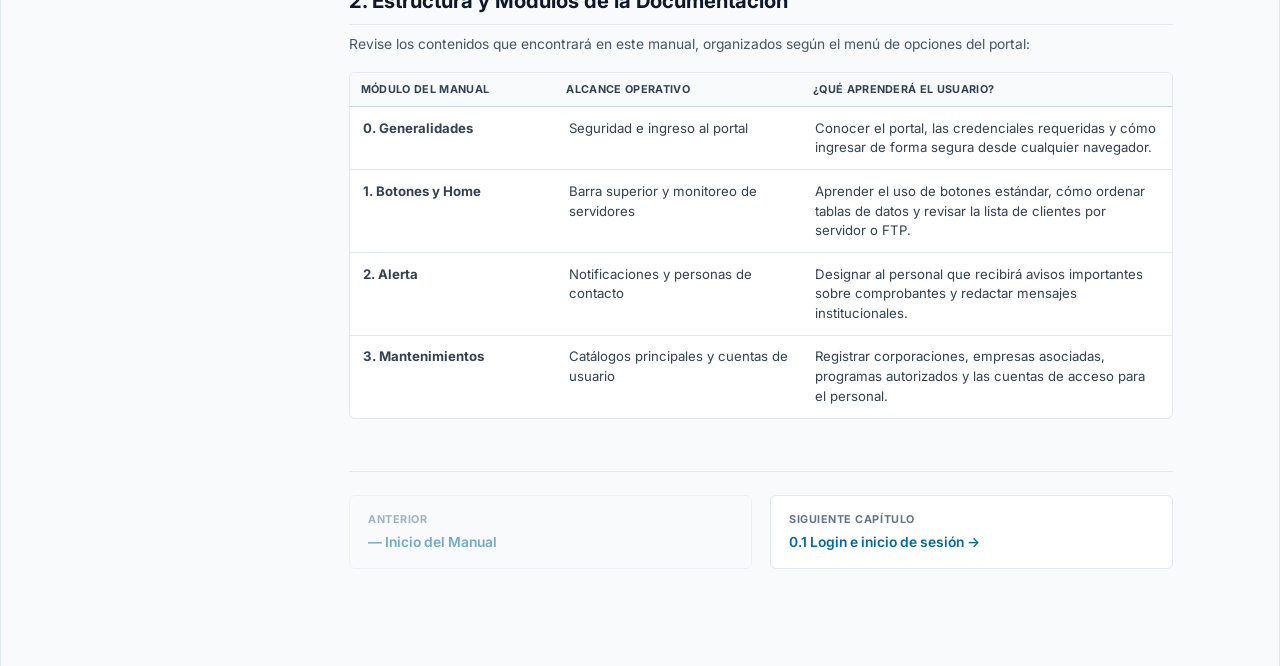
==== commit 66c9952a: "Se arreglo el header" ====
--- a/index.html
+++ b/index.html
@@ -11,36 +11,24 @@
 </head>
 <body>
 
-  <!-- Cabecera Global Ordenada -->
-  <header class="topbar">
-    <div class="topbar-inner">
-      <div class="topbar-left">
-        <button class="mobile-toggle-btn" id="mobileMenuBtn" aria-label="Abrir menú de navegación">☰</button>
-        <div class="brand-group">
-          <span class="brand-logo">DSI SAC</span>
-          <span class="brand-divider"></span>
-          <span class="brand-title">PORTAL DE ADMINISTRACION</span>
-          <span class="brand-badge">DOCS v1.0</span>
-        </div>
-      </div>
-
-      <div class="topbar-center">
-        <div class="search-box-global">
-          <span class="search-icon">🔍</span>
-          <input type="text" id="globalSearch" placeholder="Buscar en el manual gerencial...">
-          <kbd class="shortcut-badge">Ctrl+K</kbd>
-        </div>
-      </div>
-
-      <div class="topbar-right">
-        <div class="service-status">
-          <span class="status-indicator"></span>
-          <span>En línea</span>
-        </div>
-        <a href="#soporte" class="support-anchor">Soporte Técnico DSI SAC</a>
+  <!-- Cabecera Global Simplificada -->
+<header class="topbar">
+  <div class="topbar-inner">
+    
+    <div class="topbar-left">
+      <button class="mobile-toggle-btn" id="mobileMenuBtn" aria-label="Abrir menú de navegación">☰</button>
+      <div class="brand-group">
+        <span class="brand-logo">DSI SAC</span>
+        <span class="brand-divider"></span>
+        <span class="brand-title">MANUAL CORPORATIVO - DSI GERENCIAL</span>
       </div>
     </div>
-  </header>
+
+    <!-- Bloque derecho vacío o reservado para no romper flexbox -->
+    <div class="topbar-right" style="display: none;"></div>
+
+  </div>
+</header>
 
   <!-- Layout Principal de 2 Columnas -->
   <div class="layout-container">
